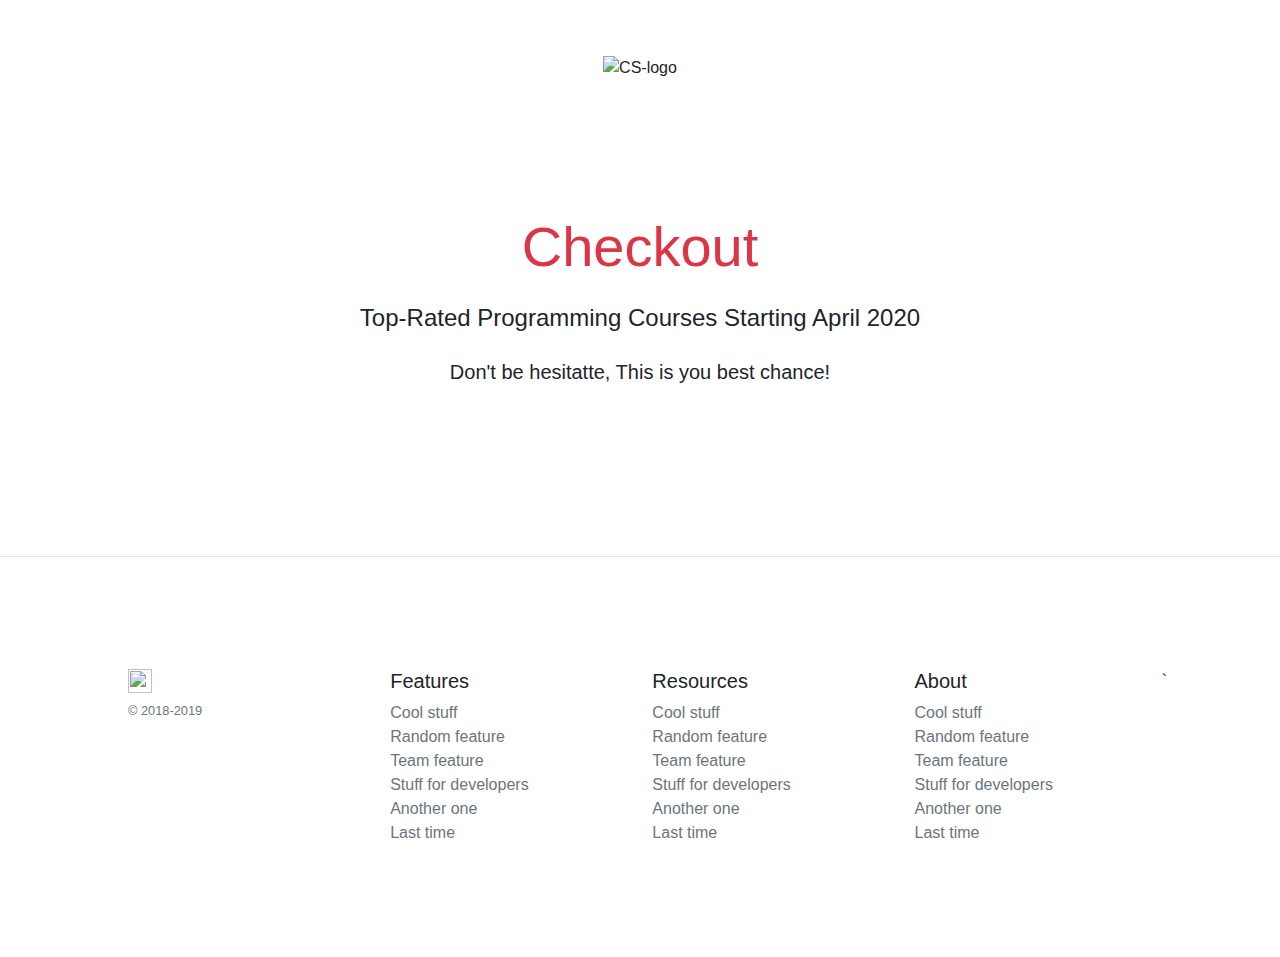
==== checkout.html @ de6ab844 "Finish index" ====
<!doctype html>
<html lang="en">

<head>
    <!-- Required meta tags -->
    <meta charset="utf-8">
    <meta name="viewport" content="width=device-width, initial-scale=1, shrink-to-fit=no">

    <!-- Bootstrap CSS -->
    <link rel="stylesheet" href="https://stackpath.bootstrapcdn.com/bootstrap/4.3.1/css/bootstrap.min.css"
        integrity="sha384-ggOyR0iXCbMQv3Xipma34MD+dH/1fQ784/j6cY/iJTQUOhcWr7x9JvoRxT2MZw1T" crossorigin="anonymous">
    <link rel="stylesheet" href="css/style.css">
    <link rel="shortcut icon" href="https://i.imgur.com/hViW80o.png" type="image/x-icon">
    <title>CoderSchool | Checkout</title>
</head>

<body>

    <header class="container-fluid" style="height:60vh;">
        <div class="container text-center, mx-auto, mt-5, py-5 main d-flex flex-column align-items-center" style="width: 100%;height: 100%;">
            <img class="my-2 mb-4" src="https://i.imgur.com/hViW80o.png" alt="CS-logo" style="height: 30%;" />
            <h1 class="display-4 mb-4 text-danger font-weight-normal text-center">
                Checkout
            </h1>
            <h4 class="text-center mb-4">
                Top-Rated Programming Courses Starting April 2020
            </h4>
            <p class="lead text-center" style="width:70%;">
                Don't be hesitatte, This is you best chance!
            </p>
        </div>
    </header>

    

<hr class="mb-3">

    <footer class="py-5 d-flex justify-content-center">
        <div class="container-fluid py-5" style="padding:0 10%;">
            <div class="row d-flex justify-content-md-between">
                <div class="col-12 col-md">
                    <img class="mb-2" src="https://i.imgur.com/hViW80o.png" alt="" width="24" height="24">
                    <small class="d-block mb-3 text-muted">&copy; 2018-2019</small>
                </div>
                <div class="col-6 col-md">
                    <h5>Features</h5>
                    <ul class="list-unstyled text-small">
                            <li><a class="text-muted" href="#">Cool stuff</a></li>
                            <li><a class="text-muted" href="#">Random feature</a></li>
                            <li><a class="text-muted" href="#">Team feature</a></li>
                            <li><a class="text-muted" href="#">Stuff for developers</a></li>
                            <li><a class="text-muted" href="#">Another one</a></li>
                            <li><a class="text-muted" href="#">Last time</a></li>
                    </ul>
                </div>
                <div class="col-6 col-md">
                    <h5>Resources</h5>
                    <ul class="list-unstyled text-small">
                            <li><a class="text-muted" href="#">Cool stuff</a></li>
                            <li><a class="text-muted" href="#">Random feature</a></li>
                            <li><a class="text-muted" href="#">Team feature</a></li>
                            <li><a class="text-muted" href="#">Stuff for developers</a></li>
                            <li><a class="text-muted" href="#">Another one</a></li>
                            <li><a class="text-muted" href="#">Last time</a></li>
                    </ul>
                </div>
                <div class="col-6 col-md">
                    <h5>About</h5>
                    <ul class="list-unstyled text-small">
                            <li><a class="text-muted" href="#">Cool stuff</a></li>
                            <li><a class="text-muted" href="#">Random feature</a></li>
                            <li><a class="text-muted" href="#">Team feature</a></li>
                            <li><a class="text-muted" href="#">Stuff for developers</a></li>
                            <li><a class="text-muted" href="#">Another one</a></li>
                            <li><a class="text-muted" href="#">Last time</a></li>
                    </ul>
                </div>`
            </div>
        </div>
    </footer>

    <!-- Optional JavaScript -->
    <!-- jQuery first, then Popper.js, then Bootstrap JS -->
    <script src="https://code.jquery.com/jquery-3.3.1.slim.min.js"
        integrity="sha384-q8i/X+965DzO0rT7abK41JStQIAqVgRVzpbzo5smXKp4YfRvH+8abtTE1Pi6jizo" crossorigin="anonymous">
    </script>
    <script src="https://cdnjs.cloudflare.com/ajax/libs/popper.js/1.14.7/umd/popper.min.js"
        integrity="sha384-UO2eT0CpHqdSJQ6hJty5KVphtPhzWj9WO1clHTMGa3JDZwrnQq4sF86dIHNDz0W1" crossorigin="anonymous">
    </script>
    <script src="https://stackpath.bootstrapcdn.com/bootstrap/4.3.1/js/bootstrap.min.js"
        integrity="sha384-JjSmVgyd0p3pXB1rRibZUAYoIIy6OrQ6VrjIEaFf/nJGzIxFDsf4x0xIM+B07jRM" crossorigin="anonymous">
    </script>
</body>

</html>
---- css/style.css ----
.navbar {
    padding: 10px 10%;
    min-height: 50px;
}

.box-shadow { 
    box-shadow: 0 .25rem .75rem rgba(0, 0, 0, .1); 
}

.pricing-card {
    padding: 0 10%;
}
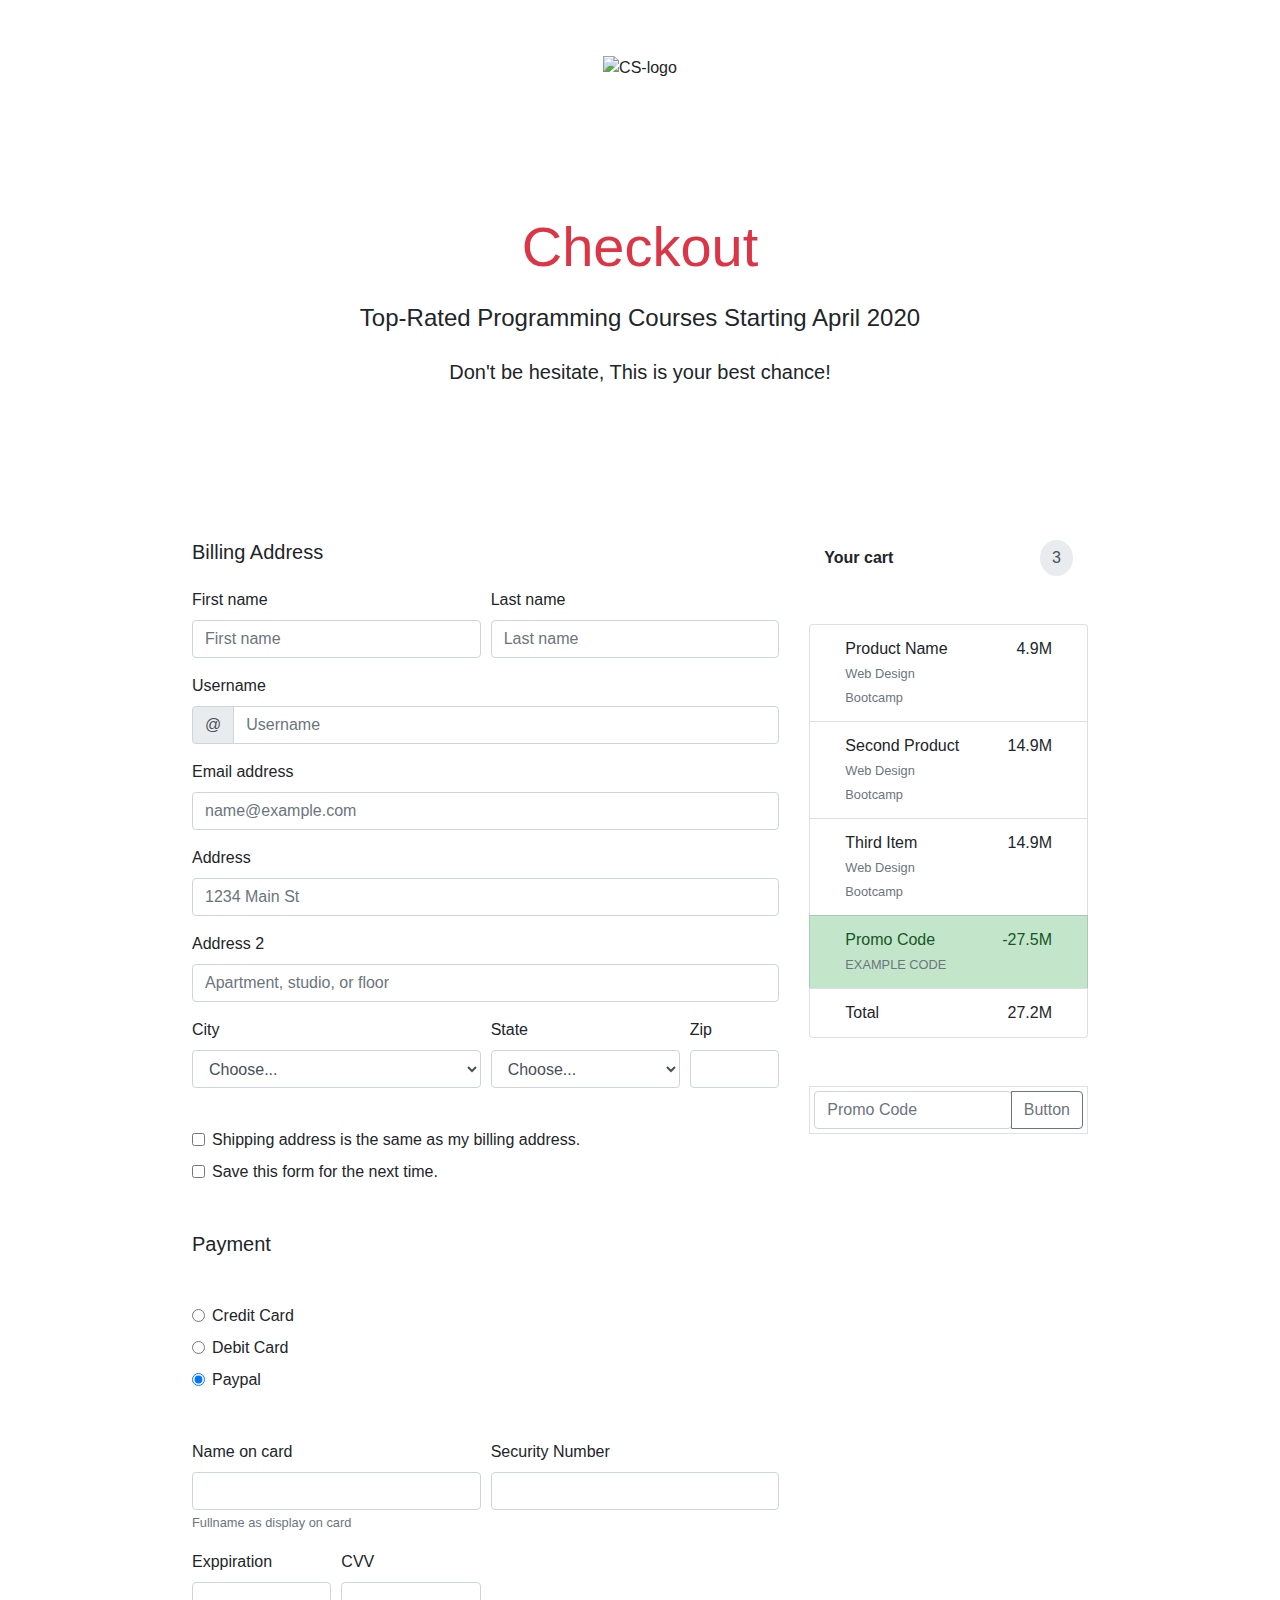
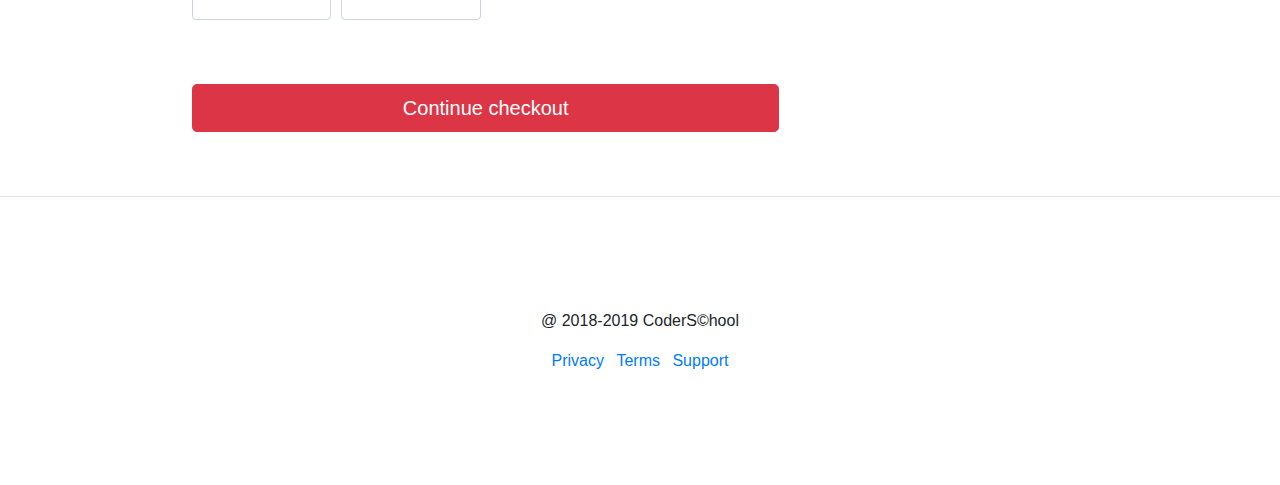
==== commit 5db96225: "Fisnished" ====
--- a/checkout.html
+++ b/checkout.html
@@ -17,7 +17,8 @@
 <body>
 
     <header class="container-fluid" style="height:60vh;">
-        <div class="container text-center, mx-auto, mt-5, py-5 main d-flex flex-column align-items-center" style="width: 100%;height: 100%;">
+        <div class="container text-center, mx-auto, mt-5, py-5 main d-flex flex-column align-items-center"
+            style="width: 100%;height: 100%;">
             <img class="my-2 mb-4" src="https://i.imgur.com/hViW80o.png" alt="CS-logo" style="height: 30%;" />
             <h1 class="display-4 mb-4 text-danger font-weight-normal text-center">
                 Checkout
@@ -26,56 +27,258 @@
                 Top-Rated Programming Courses Starting April 2020
             </h4>
             <p class="lead text-center" style="width:70%;">
-                Don't be hesitatte, This is you best chance!
+                Don't be hesitate, This is your best chance!
             </p>
         </div>
     </header>
 
-    
-
-<hr class="mb-3">
-
-    <footer class="py-5 d-flex justify-content-center">
-        <div class="container-fluid py-5" style="padding:0 10%;">
-            <div class="row d-flex justify-content-md-between">
-                <div class="col-12 col-md">
-                    <img class="mb-2" src="https://i.imgur.com/hViW80o.png" alt="" width="24" height="24">
-                    <small class="d-block mb-3 text-muted">&copy; 2018-2019</small>
+    <div class="container-fluid" style="padding:0 15%;">
+        <div class="row">
+            <div class="col-sm-8">
+                <h5 class="mb-4">Billing Address</h5>
+                <form action="">
+                    <div class="form-row">
+                        <div class="form-group col-md-6">
+                            <label for="exampleFormControlInput1">First name</label>
+                            <input type="text" class="form-control" placeholder="First name">
+                        </div>
+                        <div class="form-group col-md-6">
+                            <label for="exampleFormControlInput1">Last name</label>
+                            <input type="text" class="form-control" placeholder="Last name">
+                        </div>
+                    </div>
+                    <div class="form-group">
+                        <label for="exampleFormControlInput1">Username</label>
+                        <div class="input-group mb-2">
+                            <div class="input-group-prepend">
+                                <div class="input-group-text">@</div>
+                            </div>
+                            <input type="text" class="form-control" id="inlineFormInputGroup" placeholder="Username">
+                        </div>
+                    </div>
+                    <div class="form-group">
+                        <label for="exampleFormControlInput1">Email address</label>
+                        <input type="email" class="form-control" id="exampleFormControlInput1"
+                            placeholder="name@example.com">
+                    </div>
+                    <div class="form-group">
+                        <label for="inputAddress">Address</label>
+                        <input type="text" class="form-control" id="inputAddress" placeholder="1234 Main St">
+                    </div>
+                    <div class="form-group">
+                        <label for="inputAddress2">Address 2</label>
+                        <input type="text" class="form-control" id="inputAddress2"
+                            placeholder="Apartment, studio, or floor">
+                    </div>
+                    <div class="form-row">
+                        <div class="form-group col-md-6">
+                            <label for="inputCity">City</label>
+                            <select id="inputState" class="form-control">
+                                <option selected>Choose...</option>
+                                <option>New York City</option>
+                                <option>Los Angeles</option>
+                                <option>Chicago</option>
+                                <option>Houston</option>
+                                <option>Phoenix</option>
+                                <option>Philadelphia</option>
+                                <option>San Antonio</option>
+                                <option>San Diego</option>
+                                <option>Dallas</option>
+                                <option>San Jose</option>
+                                <option>Others</option>
+                            </select>
+                        </div>
+                        <div class="form-group col-md-4">
+                            <label for="inputState">State</label>
+                            <select id="inputState" class="form-control">
+                                <option selected>Choose...</option>
+                                <option value="#">NY</option>
+                                <option value="#">CA</option>
+                                <option value="#">IL</option>
+                                <option value="#">TX</option>
+                                <option value="#">AZ</option>
+                                <option value="#">PA</option>
+                                <option value="#">TX</option>
+                                <option value="#">CA</option>
+                                <option value="#">TX</option>
+                                <option value="#">CA</option>
+                                <option value="#">Others</option>
+                            </select>
+                        </div>
+                        <div class="form-group col-md-2">
+                            <label for="inputZip">Zip</label>
+                            <input type="text" class="form-control" id="inputZip">
+                        </div>
+                    </div>
+                    <div class="form-group my-4">
+                        <div class="form-check my-2">
+                            <input class="form-check-input" type="checkbox" id="gridCheck1">
+                            <label class="form-check-label" for="gridCheck1">
+                                Shipping address is the same as my billing address.
+                            </label>
+                        </div>
+                        <div class="form-check my-2">
+                            <input class="form-check-input" type="checkbox" id="gridCheck1">
+                            <label class="form-check-label" for="gridCheck1">
+                                Save this form for the next time.
+                            </label>
+                        </div>
+                    </div>
+                    <h5 class="my-5">Payment</h5>
+                    <div class="form-group my-4">
+                        <div class="form-check my-2">
+                            <input class="form-check-input" type="radio" name="gridRadios" id="gridRadios1"
+                                value="option1" checked>
+                            <label class="form-check-label" for="gridRadios1">
+                                Credit Card
+                            </label>
+                        </div>
+                        <div class="form-check my-2">
+                            <input class="form-check-input" type="radio" name="gridRadios" id="gridRadios1"
+                                value="option1" checked>
+                            <label class="form-check-label" for="gridRadios1">
+                                Debit Card
+                            </label>
+                        </div>
+                        <div class="form-check my-2">
+                            <input class="form-check-input" type="radio" name="gridRadios" id="gridRadios1"
+                                value="option1" checked>
+                            <label class="form-check-label" for="gridRadios1">
+                                Paypal
+                            </label>
+                        </div>
+                    </div>
+                    <div class="form-row mt-5">
+                        <div class="form-group col-md-6">
+                            <label for="exampleFormControlInput1">Name on card</label>
+                            <input type="text" class="form-control">
+                            <small id="passwordHelpInline" class="text-muted">
+                                Fullname as display on card
+                            </small>
+                        </div>
+                        <div class="form-group col-md-6">
+                            <label for="exampleFormControlInput1">Security Number</label>
+                            <input type="text" class="form-control">
+                        </div>
+                    </div>
+                    <div class="form-row mb-5">
+                        <div class="col-md-6">
+                            <div class="form-row">
+                                <div class="form-group col-md-6">
+                                    <label for="exampleFormControlInput1">Exppiration</label>
+                                    <input type="text" class="form-control">
+                                </div>
+                                <div class="form-group col-md-6">
+                                    <label for="exampleFormControlInput1">CVV</label>
+                                    <input type="text" class="form-control">
+                                </div>
+                            </div>
+
+                        </div>
+                        <div class="col-md-6">
+
+                        </div>
+                    </div>
+                    <button type="submit" class="btn btn-lg btn-danger btn-block mb-5">Continue checkout</button>
+                </form>
+            </div>
+            <div class="col-sm-4">
+                <div class="row-md  d-flex flex-nowrap mb-5">
+                    <div class="col-8 d-flex align-items-center">
+                        <strong>Your cart</strong>
+                        
+                    </div>
+                    <div class="col-4 d-flex justify-content-end">
+                        <span class="input-group-text border-0 rounded-circle">3</span>
+                    </div>
                 </div>
-                <div class="col-6 col-md">
-                    <h5>Features</h5>
-                    <ul class="list-unstyled text-small">
-                            <li><a class="text-muted" href="#">Cool stuff</a></li>
-                            <li><a class="text-muted" href="#">Random feature</a></li>
-                            <li><a class="text-muted" href="#">Team feature</a></li>
-                            <li><a class="text-muted" href="#">Stuff for developers</a></li>
-                            <li><a class="text-muted" href="#">Another one</a></li>
-                            <li><a class="text-muted" href="#">Last time</a></li>
+                <div class="row-md my-5">
+                    <ul class="list-group">
+                        <li class="list-group-item col-md">
+                                <div class="row-md d-flex flex-nowrap">
+                                    <div class="col-sm-8">
+                                        Product Name<br>
+                                        <small class="text-muted m-p-0">
+                                            Web Design Bootcamp
+                                        </small>
+                                    </div>
+                                    <div class="col-sm-4 d-flex justify-content-end">
+                                        4.9M
+                                    </div>
+                                </div>
+                                </li>
+                        <li class="list-group-item col-md"><div class="row-md d-flex flex-nowrap">
+                                <div class="col-sm-8">
+                                    Second Product<br>
+                                    <small class="text-muted m-p-0">
+                                        Web Design Bootcamp
+                                    </small>
+                                </div>
+                                <div class="col-sm-4 d-flex justify-content-end">
+                                    14.9M
+                                </div>
+                            </div>
+                        </li>
+                        <li class="list-group-item col-md"><div class="row-md d-flex flex-nowrap">
+                                <div class="col-sm-8">
+                                    Third Item<br>
+                                    <small class="text-muted m-p-0">
+                                        Web Design Bootcamp
+                                    </small>
+                                </div>
+                                <div class="col-sm-4 d-flex justify-content-end">
+                                    14.9M
+                                </div>
+                            </div>
+                        </li>
+                        <li class="list-group-item list-group-item-action list-group-item-success col-md"><div class="row-md d-flex flex-nowrap">
+                                <div class="col-sm-8">
+                                    Promo Code<br>
+                                    <small class="text-muted m-p-0">
+                                        EXAMPLE CODE
+                                    </small>
+                                </div>
+                                <div class="col-sm-4 d-flex justify-content-end">
+                                    -27.5M
+                                </div>
+                            </div>
+                        </li>
+                        <li class="list-group-item col-md"><div class="row-md d-flex flex-nowrap">
+                                <div class="col-sm-8">
+                                    Total
+                                </div>
+                                <div class="col-sm-4 d-flex justify-content-end">
+                                    27.2M
+                                </div>
+                            </div>
+                        </li>
                     </ul>
                 </div>
-                <div class="col-6 col-md">
-                    <h5>Resources</h5>
-                    <ul class="list-unstyled text-small">
-                            <li><a class="text-muted" href="#">Cool stuff</a></li>
-                            <li><a class="text-muted" href="#">Random feature</a></li>
-                            <li><a class="text-muted" href="#">Team feature</a></li>
-                            <li><a class="text-muted" href="#">Stuff for developers</a></li>
-                            <li><a class="text-muted" href="#">Another one</a></li>
-                            <li><a class="text-muted" href="#">Last time</a></li>
-                    </ul>
+                <div class="row-md mt-5">
+                    <div class="input-group border p-1">
+                        <div class="input-group-prepend col-md mx-0 px-0">
+                            <input type="text" class="form-control" aria-label="Promocode" placeholder="Promo Code">
+                        </div>
+                        <div class="input-group-append">
+                            <button class="btn btn-outline-secondary" type="button"
+                                id="inputGroupFileAddon03">Button</button>
+                        </div>
+                    </div>
                 </div>
-                <div class="col-6 col-md">
-                    <h5>About</h5>
-                    <ul class="list-unstyled text-small">
-                            <li><a class="text-muted" href="#">Cool stuff</a></li>
-                            <li><a class="text-muted" href="#">Random feature</a></li>
-                            <li><a class="text-muted" href="#">Team feature</a></li>
-                            <li><a class="text-muted" href="#">Stuff for developers</a></li>
-                            <li><a class="text-muted" href="#">Another one</a></li>
-                            <li><a class="text-muted" href="#">Last time</a></li>
-                    </ul>
-                </div>`
             </div>
+        </div>
+    </div>
+
+    <hr class="mb-3">
+
+    <footer class="py-5 text-center">
+        <div class="container-fluid py-5" style="padding:0 10%;">
+            <p>@ 2018-2019 CoderS©hool</p>
+            <ul class="list-unstyled list-inline">
+                <li class="list-inline-item"><a href="#">Privacy</a></li>
+                <li class="list-inline-item"><a href="#">Terms</a></li>
+                <li class="list-inline-item"><a href="#">Support</a></li>
+            </ul>
         </div>
     </footer>
 
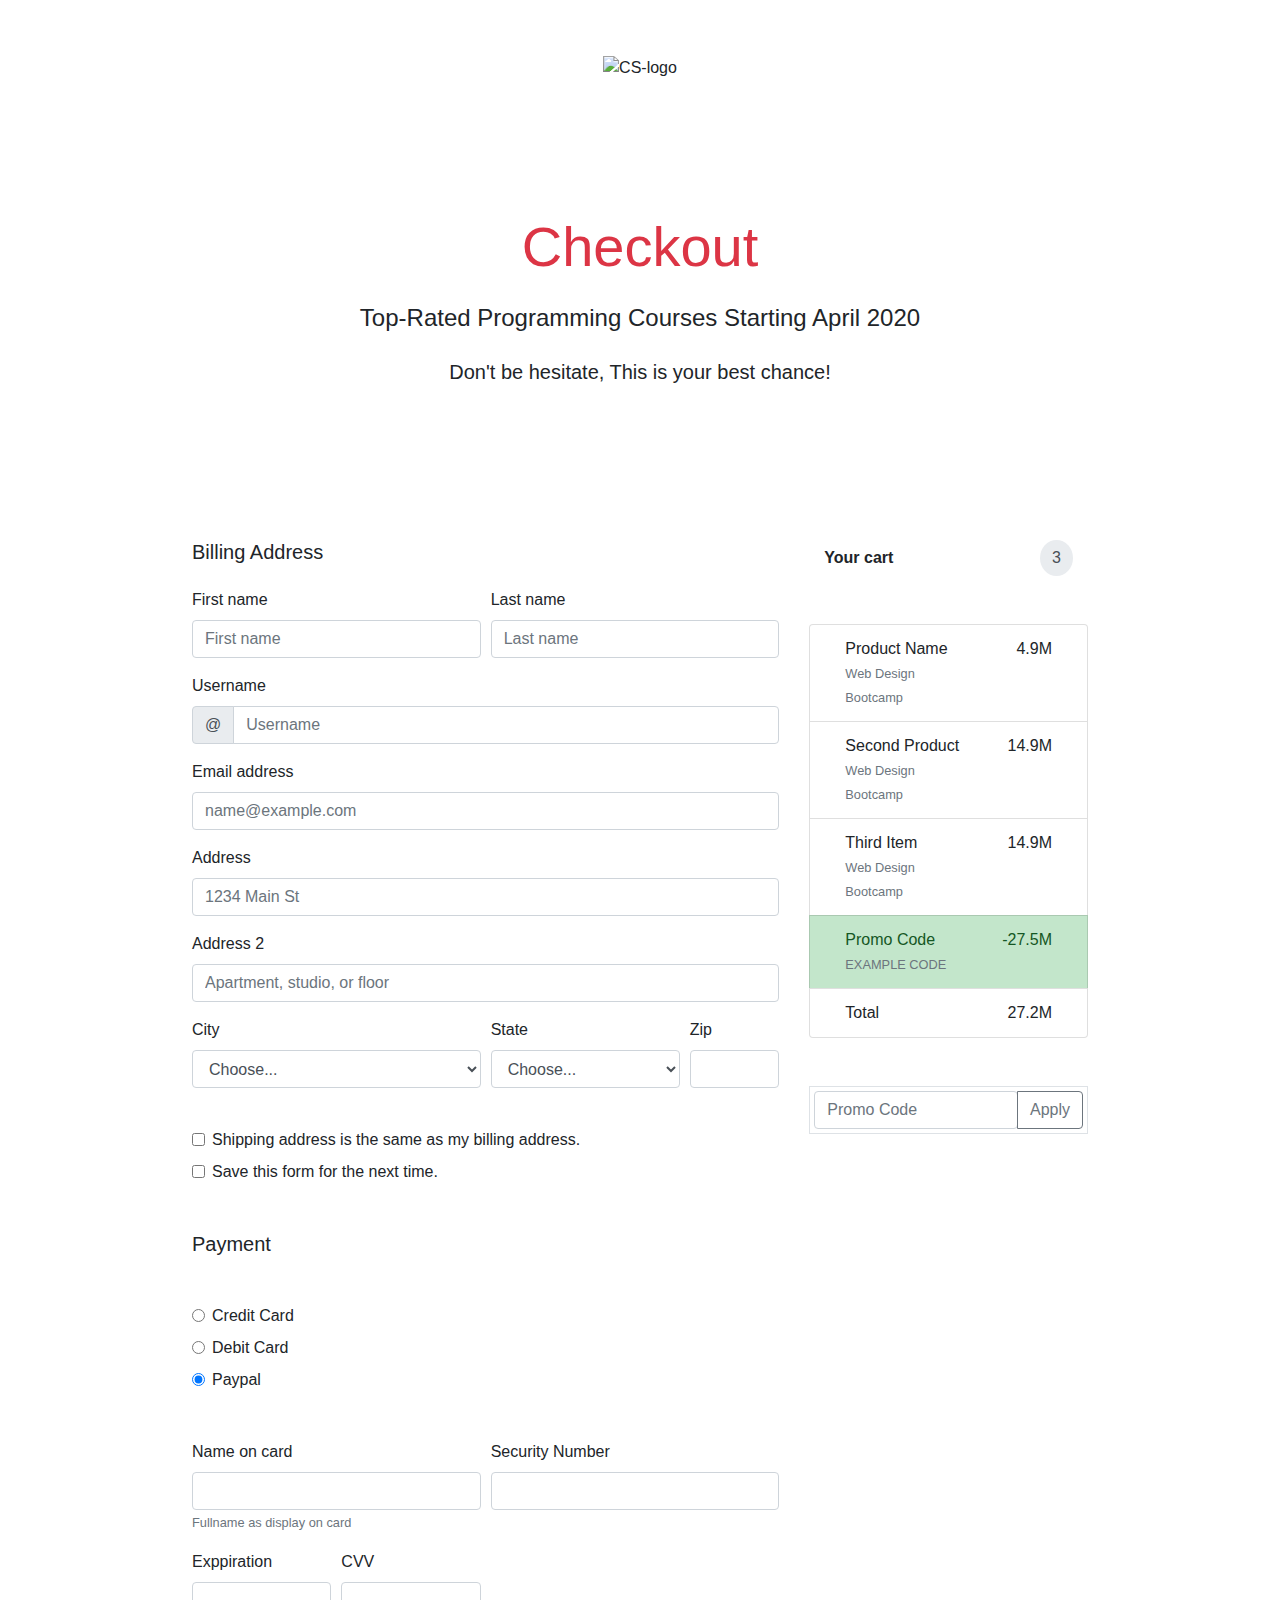
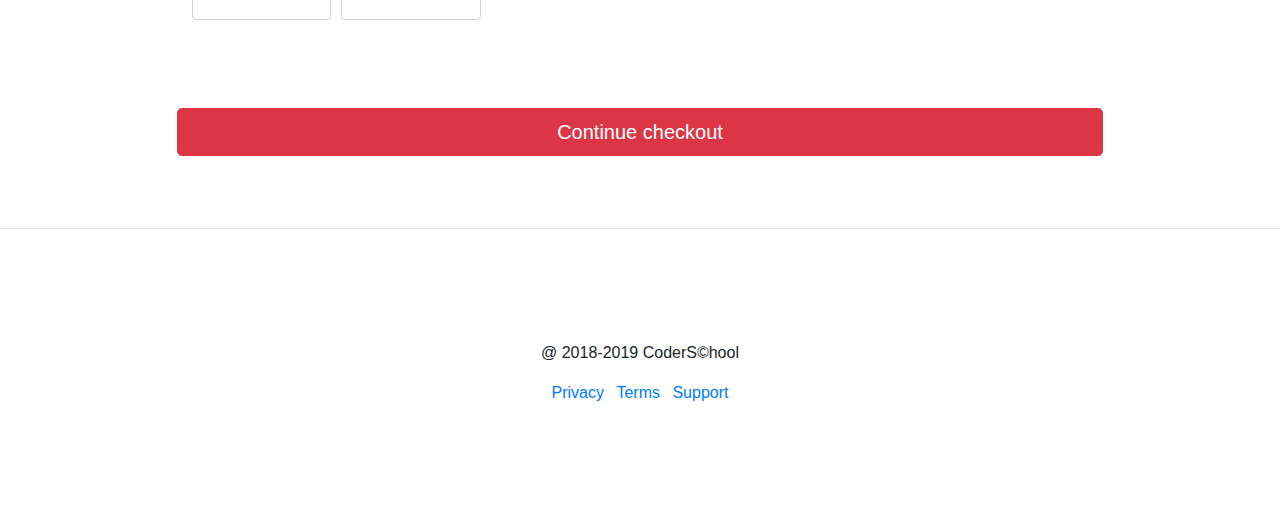
==== commit 664f5b32: "Put continue check out button to another row" ====
--- a/checkout.html
+++ b/checkout.html
@@ -179,11 +179,10 @@
 
                         </div>
                     </div>
-                    <button type="submit" class="btn btn-lg btn-danger btn-block mb-5">Continue checkout</button>
                 </form>
             </div>
             <div class="col-sm-4">
-                <div class="row-md  d-flex flex-nowrap mb-5">
+                <div class="row-md  d-flex mb-5">
                     <div class="col-8 d-flex align-items-center">
                         <strong>Your cart</strong>
                         
@@ -195,7 +194,7 @@
                 <div class="row-md my-5">
                     <ul class="list-group">
                         <li class="list-group-item col-md">
-                                <div class="row-md d-flex flex-nowrap">
+                                <div class="row-md d-flex">
                                     <div class="col-sm-8">
                                         Product Name<br>
                                         <small class="text-muted m-p-0">
@@ -207,7 +206,7 @@
                                     </div>
                                 </div>
                                 </li>
-                        <li class="list-group-item col-md"><div class="row-md d-flex flex-nowrap">
+                        <li class="list-group-item col-md"><div class="row-md d-flex">
                                 <div class="col-sm-8">
                                     Second Product<br>
                                     <small class="text-muted m-p-0">
@@ -219,7 +218,7 @@
                                 </div>
                             </div>
                         </li>
-                        <li class="list-group-item col-md"><div class="row-md d-flex flex-nowrap">
+                        <li class="list-group-item col-md"><div class="row-md d-flex">
                                 <div class="col-sm-8">
                                     Third Item<br>
                                     <small class="text-muted m-p-0">
@@ -231,7 +230,7 @@
                                 </div>
                             </div>
                         </li>
-                        <li class="list-group-item list-group-item-action list-group-item-success col-md"><div class="row-md d-flex flex-nowrap">
+                        <li class="list-group-item list-group-item-action list-group-item-success col-md"><div class="row-md d-flex">
                                 <div class="col-sm-8">
                                     Promo Code<br>
                                     <small class="text-muted m-p-0">
@@ -243,7 +242,7 @@
                                 </div>
                             </div>
                         </li>
-                        <li class="list-group-item col-md"><div class="row-md d-flex flex-nowrap">
+                        <li class="list-group-item col-md"><div class="row-md d-flex">
                                 <div class="col-sm-8">
                                     Total
                                 </div>
@@ -255,17 +254,20 @@
                     </ul>
                 </div>
                 <div class="row-md mt-5">
-                    <div class="input-group border p-1">
-                        <div class="input-group-prepend col-md mx-0 px-0">
+                    <div class="input-group border p-1 d-flex flex-nowrap">
+                        <div class="input-group-prepend col-ms mx-0 px-0">
                             <input type="text" class="form-control" aria-label="Promocode" placeholder="Promo Code">
                         </div>
                         <div class="input-group-append">
                             <button class="btn btn-outline-secondary" type="button"
-                                id="inputGroupFileAddon03">Button</button>
+                                id="inputGroupFileAddon03">Apply</button>
                         </div>
                     </div>
                 </div>
             </div>
+        </div>
+        <div class="row my-4">
+            <button type="submit" class="btn btn-lg btn-danger btn-block mb-5">Continue checkout</button>
         </div>
     </div>
 
--- a/css/style.css
+++ b/css/style.css
@@ -1,14 +1,4 @@
-
-
-.navbar {
-    padding: 10px 10%;
-    min-height: 50px;
-}
 
 .box-shadow { 
     box-shadow: 0 .25rem .75rem rgba(0, 0, 0, .1); 
 }
-
-.pricing-card {
-    padding: 0 10%;
-}